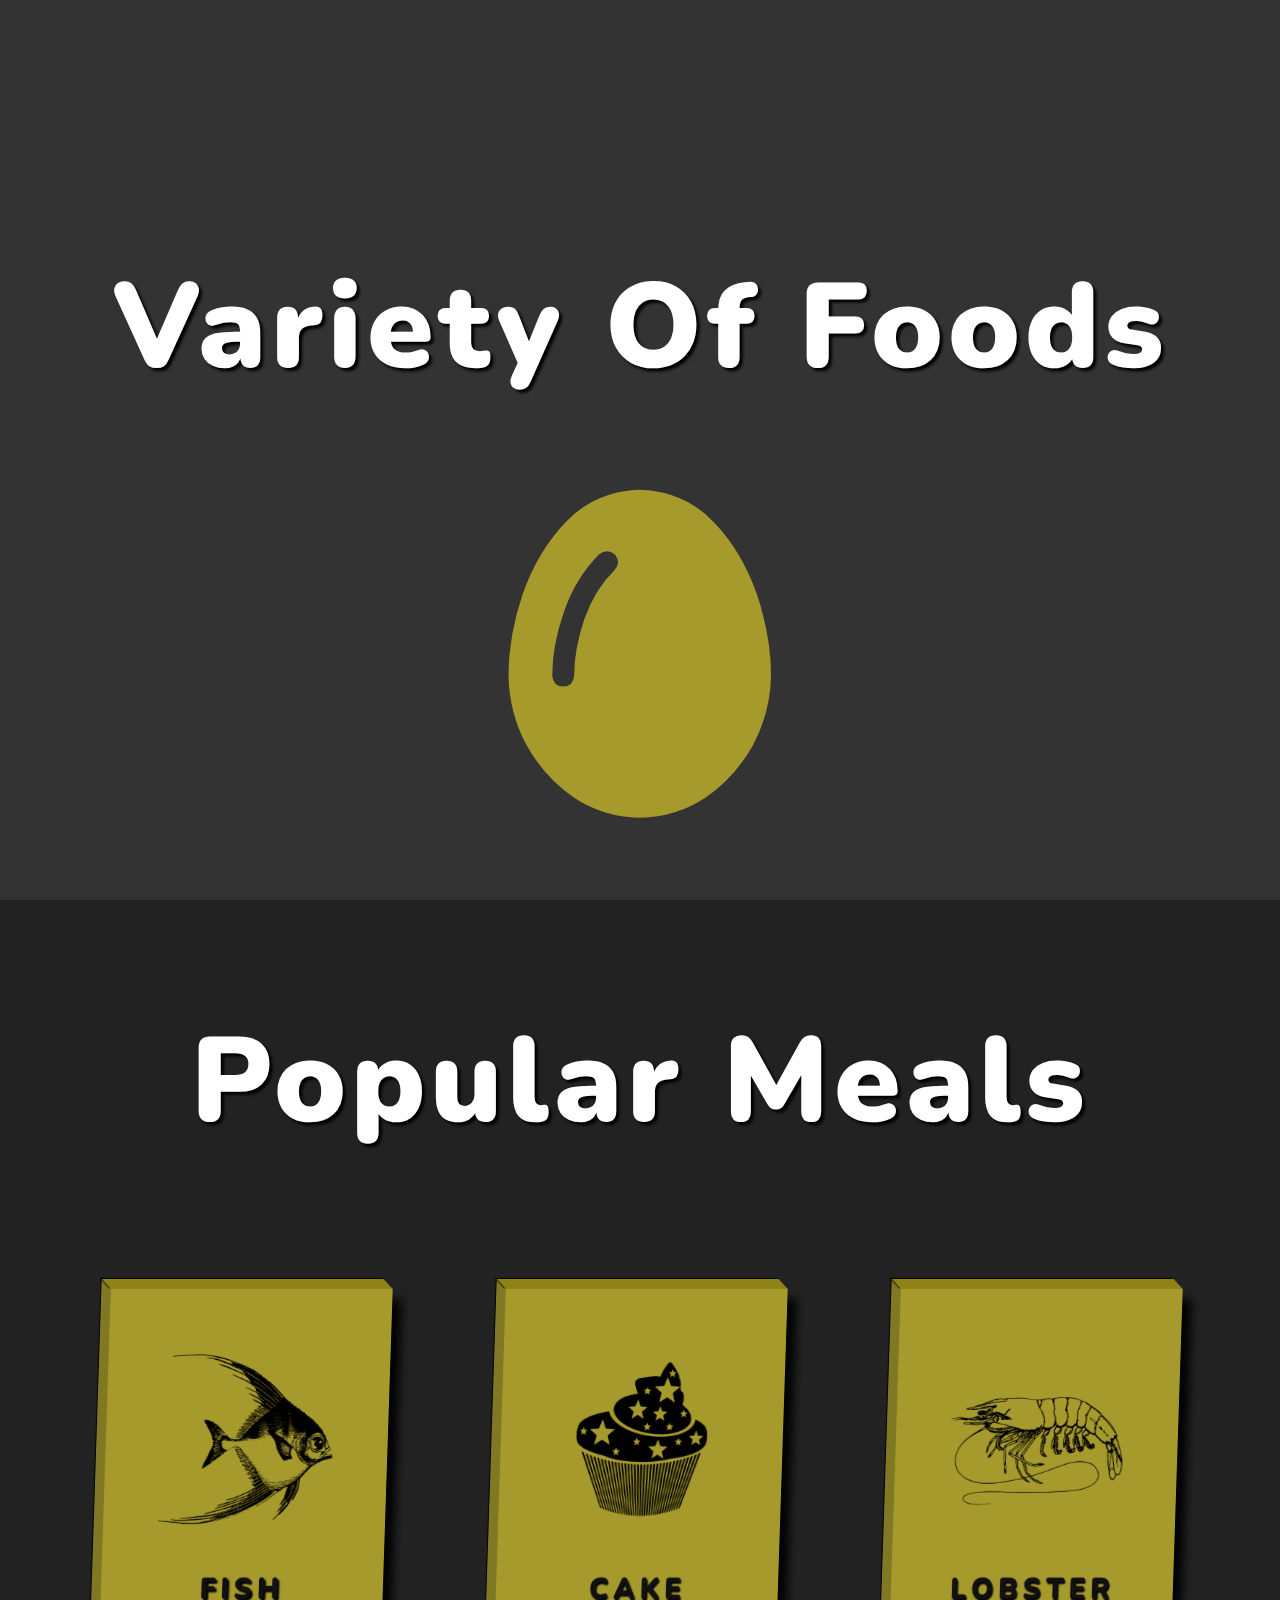
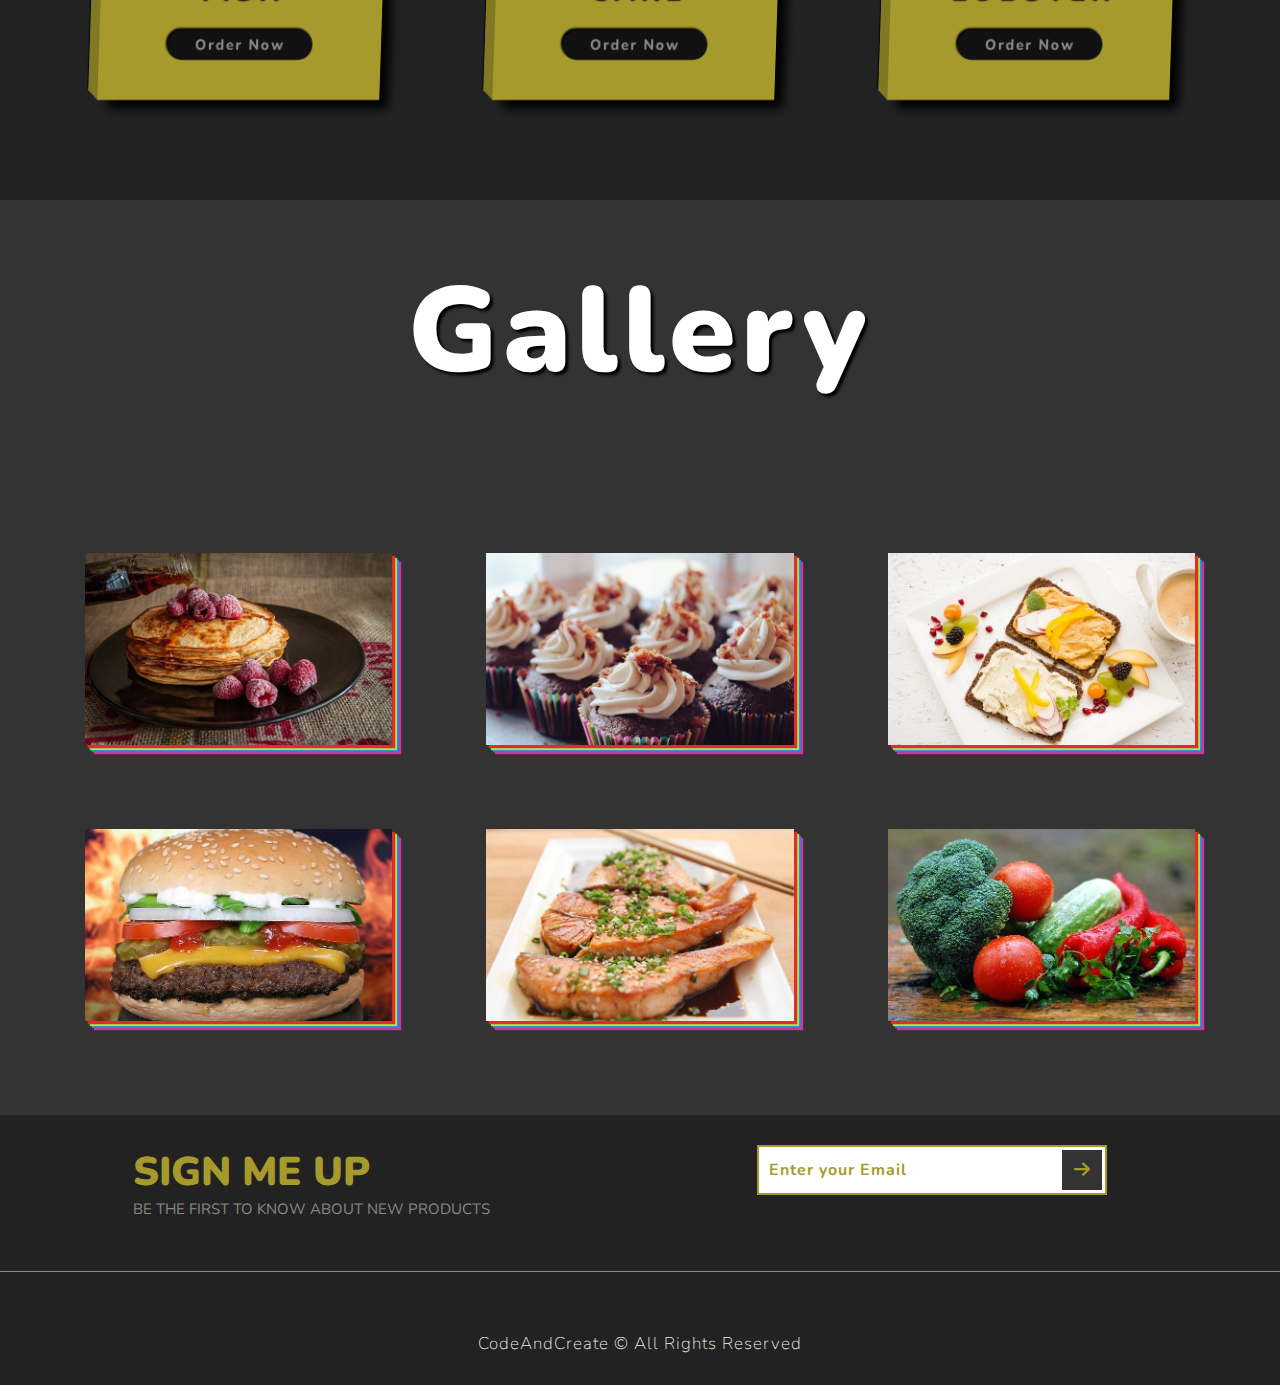
==== Project 1 - Foods/index.html @ 964ca552 "Intial commit of css projects" ====
<!DOCTYPE html>
<html lang="en">
  <head>
    <meta charset="UTF-8" />
    <meta http-equiv="X-UA-Compatible" content="IE=edge" />
    <meta name="viewport" content="width=device-width, initial-scale=1.0" />
    <title>Project 1 - Food</title>
    <link rel="stylesheet" href="style.css" />
    <link
      rel="stylesheet"
      href="https://cdnjs.cloudflare.com/ajax/libs/font-awesome/6.1.2/css/all.min.css"
    />
  </head>
  <body>
    <div class="container">
      <!-- Section 1 -->
      <section class="section-1">
        <h1 class="section-heading">Variety of Foods</h1>
        <div class="section-1-icons">
          <i class="fas fa-egg change"></i>
          <i class="fas fa-stroopwafel"></i>
          <i class="fas fa-cheese"></i>
          <i class="fas fa-hotdog"></i>
          <i class="fas fa-drumstick-bite"></i>
          <i class="fas fa-apple-alt"></i>
          <i class="fas fa-ice-cream"></i>
          <i class="fas fa-fish"></i>
          <i class="fas fa-cookie"></i>
          <i class="fas fa-seedling"></i>
        </div>
      </section>
      <!-- End of Section 1 -->

      <!-- Section 2 -->
      <section class="section-2">
        <h1 class="section-heading">Popular Meals</h1>
        <div class="cards-container">
          <div class="card">
            <img src="images/card-img-1.png" class="card-img" />
            <h3 class="card-name">Fish</h3>
            <button class="card-btn">Order now</button>
          </div>
          <div class="card">
            <img src="images/card-img-2.png" class="card-img" />
            <h3 class="card-name">Cake</h3>
            <button class="card-btn">Order now</button>
          </div>
          <div class="card">
            <img src="images/card-img-3.png" class="card-img" />
            <h3 class="card-name">Lobster</h3>
            <button class="card-btn">Order now</button>
          </div>
        </div>
      </section>
      <!-- End of Section 2 -->

      <!-- Section 3 -->
      <section class="section-3">
        <h1 class="section-heading">Gallery</h1>
        <div class="gallery">
          <a href="#" class="gallery-link" title="Order Now">
            <img src="images/gallery-img-1.jpg" class="food-img" />
            <h3 class="food-name">Pancakes</h3>
            <p class="food-description">
              Lorem ipsum dolor sit, amet consectetur adipisicing elit.
            </p>
          </a>
          <a href="#" class="gallery-link" title="Order Now">
            <img src="images/gallery-img-2.jpg" class="food-img" />
            <h3 class="food-name">Cupcakes</h3>
            <p class="food-description">
              Lorem ipsum dolor sit, amet consectetur adipisicing elit.
            </p>
          </a>
          <a href="#" class="gallery-link" title="Order Now">
            <img src="images/gallery-img-3.jpg" class="food-img" />
            <h3 class="food-name">Hummus</h3>
            <p class="food-description">
              Lorem ipsum dolor sit, amet consectetur adipisicing elit.
            </p>
          </a>
          <a href="#" class="gallery-link" title="Order Now">
            <img src="images/gallery-img-4.jpg" class="food-img" />
            <h3 class="food-name">Hamburger</h3>
            <p class="food-description">
              Lorem ipsum dolor sit, amet consectetur adipisicing elit.
            </p>
          </a>
          <a href="#" class="gallery-link" title="Order Now">
            <img src="images/gallery-img-5.jpg" class="food-img" />
            <h3 class="food-name">Salmon</h3>
            <p class="food-description">
              Lorem ipsum dolor sit, amet consectetur adipisicing elit.
            </p>
          </a>
          <a href="#" class="gallery-link" title="Order Now">
            <img src="images/gallery-img-6.jpg" class="food-img" />
            <h3 class="food-name">Vegetables</h3>
            <p class="food-description">
              Lorem ipsum dolor sit, amet consectetur adipisicing elit.
            </p>
          </a>
        </div>
      </section>
      <!-- End of Section 3 -->

      <!-- Section 4 Footer -->
      <section class="section-4">
        <div class="section-4-text">
          <h2 class="section-4-heading">Sign Me Up</h2>
          <p class="section-4-paragraph">
            Be the first to know about new products
          </p>
        </div>
        <form class="signup-form">
          <input
            type="email"
            class="signup-form-input"
            placeholder="Enter your Email"
          />
          <button type="submit" class="signup-form-btn">
            <i class="fas fa-arrow-right"></i>
          </button>
        </form>
        <p class="copyright">CodeAndCreate &copy; All Rights Reserved</p>
      </section>
      <!-- End of Section 4 -->
    </div>
    <script src="script.js"></script>
  </body>
</html>
---- Project 1 - Foods/style.css ----
@import url("https://fonts.googleapis.com/css2?family=Nunito:wght@200;300;400;500;600;700;800;900&display=swap");

/* Common Styles */
* {
  margin: 0;
  padding: 0;
  box-sizing: border-box;
  text-decoration: none;
  outline: none;
  font-family: "Nunito", sans-serif;
  font-weight: 400;
}

html {
  font-size: 62.5%; /* set the default font-size to 10px (=62.5% of 1rem) */
}

.section-heading {
  font-size: 12rem;
  font-weight: 900;
  color: white;
  text-align: center;
  text-transform: capitalize;
  letter-spacing: 0.5rem;
  text-shadow: 0.3rem 0.3rem 0.3rem #000;
}

/* Endo of Common Styles */

/* Section 1 */
.section-1 {
  width: 100%;
  height: 100vh;
  background-color: #333;
  display: flex;
  flex-direction: column;
  align-items: center;
  justify-content: space-evenly;
}

.section-1-icons i {
  font-size: 35rem;
  color: #a79a2d;
  position: absolute;
  transform: translate(-50%, -50%) scale(0);
  text-shadow: 0.2rem 0.2rem, 0.2rem black;
  transition: transform 0.3s;
}

.section-1-icons i.change {
  transform: translate(-50%, -50%) scale(1);
  transition: transform 0.3s 0.3s;
}
/* End of Section 1 */

/* Section 2 */
.section-2 {
  width: 100%;
  height: 100vh;
  background-color: #222;
  display: flex;
  flex-direction: column;
  justify-content: space-between;
  padding: 10rem 0;
}

.cards-container {
  display: flex;
  justify-content: space-evenly;
}

.card {
  position: relative;
  width: 30rem;
  background-color: #a79a2d;
  padding: 4rem;
  display: flex;
  flex-direction: column;
  justify-content: space-between;
  align-items: center;
  box-shadow: 1rem 1rem 1rem black;
  transform: rotateY(20deg) skewX(-2deg);
}

.card:hover {
  transform: rotateY(20deg) skewX(-2deg) translateY(-3rem);
  box-shadow: 2rem 2rem 2rem black;
  transition: transform 0.5s, box-shadow 0.5s;
}

/* Streifen auf der linken Seite für 3D-Effekt */
.card::before {
  content: "";
  height: 100%;
  width: 1rem;
  background-color: #817824;
  position: absolute;
  top: 0;
  left: -1rem;
  transform: skewY(45deg);
  transform-origin: right;
  box-shadow: -0.1rem -0.1rem 0.1rem black;
}

/* Streifen oben für 3D-Effekt */
.card::after {
  content: "";
  height: 1rem;
  width: 100%;
  background-color: #8f8317;
  position: absolute;
  top: -1rem;
  left: 0;
  transform: skewX(45deg);
  transform-origin: bottom;
  box-shadow: -0.1rem -0.1rem 0.1rem black;
}

.card-img {
  width: 100%; /* of its parent element, which is the card */
}

.card-name {
  font-size: 3rem;
  font-weight: 900;
  text-transform: uppercase;
  letter-spacing: 0.5rem;
  color: #111;
  margin: 2rem 0;
  text-shadow: 0.15rem 0.15rem 0.15rem black;
}

.card-btn {
  width: 70%;
  background-color: #111;
  color: #888;
  border-radius: 5rem;
  font-size: 1.5rem;
  font-weight: 800;
  letter-spacing: 0.2rem;
  text-transform: capitalize;
  border: none;
  padding: 0.5rem 0;
  cursor: pointer;
  box-shadow: -0.2rem -0.2rem 0.2rem black; /* shadow on the left side, therefore minus */
}
/* End ofSection 2 */

/* Section 3 */
.section-3 {
  background-color: #333;
  padding: 5rem 0;
}

.gallery {
  display: flex;
  flex-wrap: wrap;
  align-items: center;
  justify-content: space-evenly;
  margin-top: 10rem;
}

.gallery-link {
  position: relative;
  margin: 4rem 1rem;
}

/* at start the heading, description and the lines are not visible; only when hovering over the image */

/* vertical line in the image */
.gallery-link::before {
  content: "";
  position: absolute;
  top: 2vw;
  left: 80%;
  width: 0.2rem;
  /* height: 80%; */
  height: 0;
  background-color: white;
  transition: height 0.5s;
  z-index: 10;
}

.gallery-link:hover::before {
  height: 80%;
}

.gallery-link:hover::after {
  width: 90%;
}

/* horizontal line in the image */
.gallery-link::after {
  content: "";
  position: absolute;
  top: 30%;
  left: 2rem;
  /* width: 90%; */
  width: 0;
  height: 0.2rem;
  background-color: white;
  transition: width 0.5s;
}

.gallery-link:hover .food-img {
  box-shadow: 1rem 1rem 0.1rem #e92929, 2rem 2rem 0.1rem #a2e946,
    3rem 3rem 0.1rem #297ce9, 4rem 4rem 0.1rem #e92999;
  transition: all 0.5s;
  filter: blur(0.5rem);
  opacity: 0.5;
  transform: scale(1.1);
}

.food-img {
  width: 24vw;
  height: 15vw;
  object-fit: cover; /* so that image is not streched */
  box-shadow: 0.3rem 0.3rem 0.1rem #e92929, 0.5rem 0.5rem 0.1rem #a2e946,
    0.7rem 0.7rem 0.1rem #297ce9, 0.9rem 0.9rem 0.1rem #e92999;
}

.food-name {
  position: absolute;
  top: 3rem;
  left: 3rem;
  font-size: 2rem;
  color: white;
  font-weight: 700;
  text-transform: uppercase;
  letter-spacing: 0.1rem;
  width: 0;
  overflow: hidden;
  transition: width 0.3s;
}

.gallery-link:hover .food-name {
  width: 100%;
  transition: width 1.5s 0.5s;
}

.food-description {
  position: absolute;
  bottom: 3vw;
  left: 2rem;
  width: 70%;
  font-size: 1.5rem;
  font-weight: 300;
  color: white;
  letter-spacing: 0.1rem;
  text-transform: uppercase;
  opacity: 0;
  visibility: hidden;
  transition: opacity 0.3s;
}

.gallery-link:hover .food-description {
  opacity: 1;
  visibility: visible;
  transition: opacity 1s 1s;
}
/* End of Section 3 */

/* Section 4 Footer */
.section-4 {
  width: 100%;
  height: 30vh;
  background-color: #222;
  display: flex;
  align-items: flex-start;
  justify-content: space-around;
  padding: 3rem 0;
  position: relative;
}

.section-4-text {
  text-transform: uppercase;
}

.section-4-heading {
  font-size: 4rem;
  font-weight: 900;
  color: #a79a2d;
}

.section-4-paragraph {
  font-size: 1.5rem;
  color: #888;
}

.signup-form {
  display: flex;
  align-items: center;
}

.signup-form-input {
  width: 35rem;
  height: 5rem;
  padding: 1rem;
  border: 0.2rem solid #a79a2d;
  font-size: 1.6rem;
  font-weight: 700;
  letter-spacing: 0.1rem;
  color: #a79a2d;
}

.signup-form-input::placeholder {
  color: #a79a2d;
}

.signup-form-btn {
  /* wir müssen das relative setzen, da in der default position:static das left property nicht verfügbar ist */
  position: relative;
  left: -4.5rem;
  width: 4rem;
  height: 4rem;
  background-color: #333;
  color: #a79a2d;
  border: none;
  font-size: 1.8rem;
  cursor: pointer;
}

.copyright {
  position: absolute;
  bottom: 3rem;
  font-size: 1.7rem;
  font-weight: 200;
  color: #eee;
  letter-spacing: 0.1rem;
  border-top: 0.1rem solid #888;
  padding-top: 6rem;
  width: 100%;
  text-align: center;
}
/* End of Section 4 Footer */
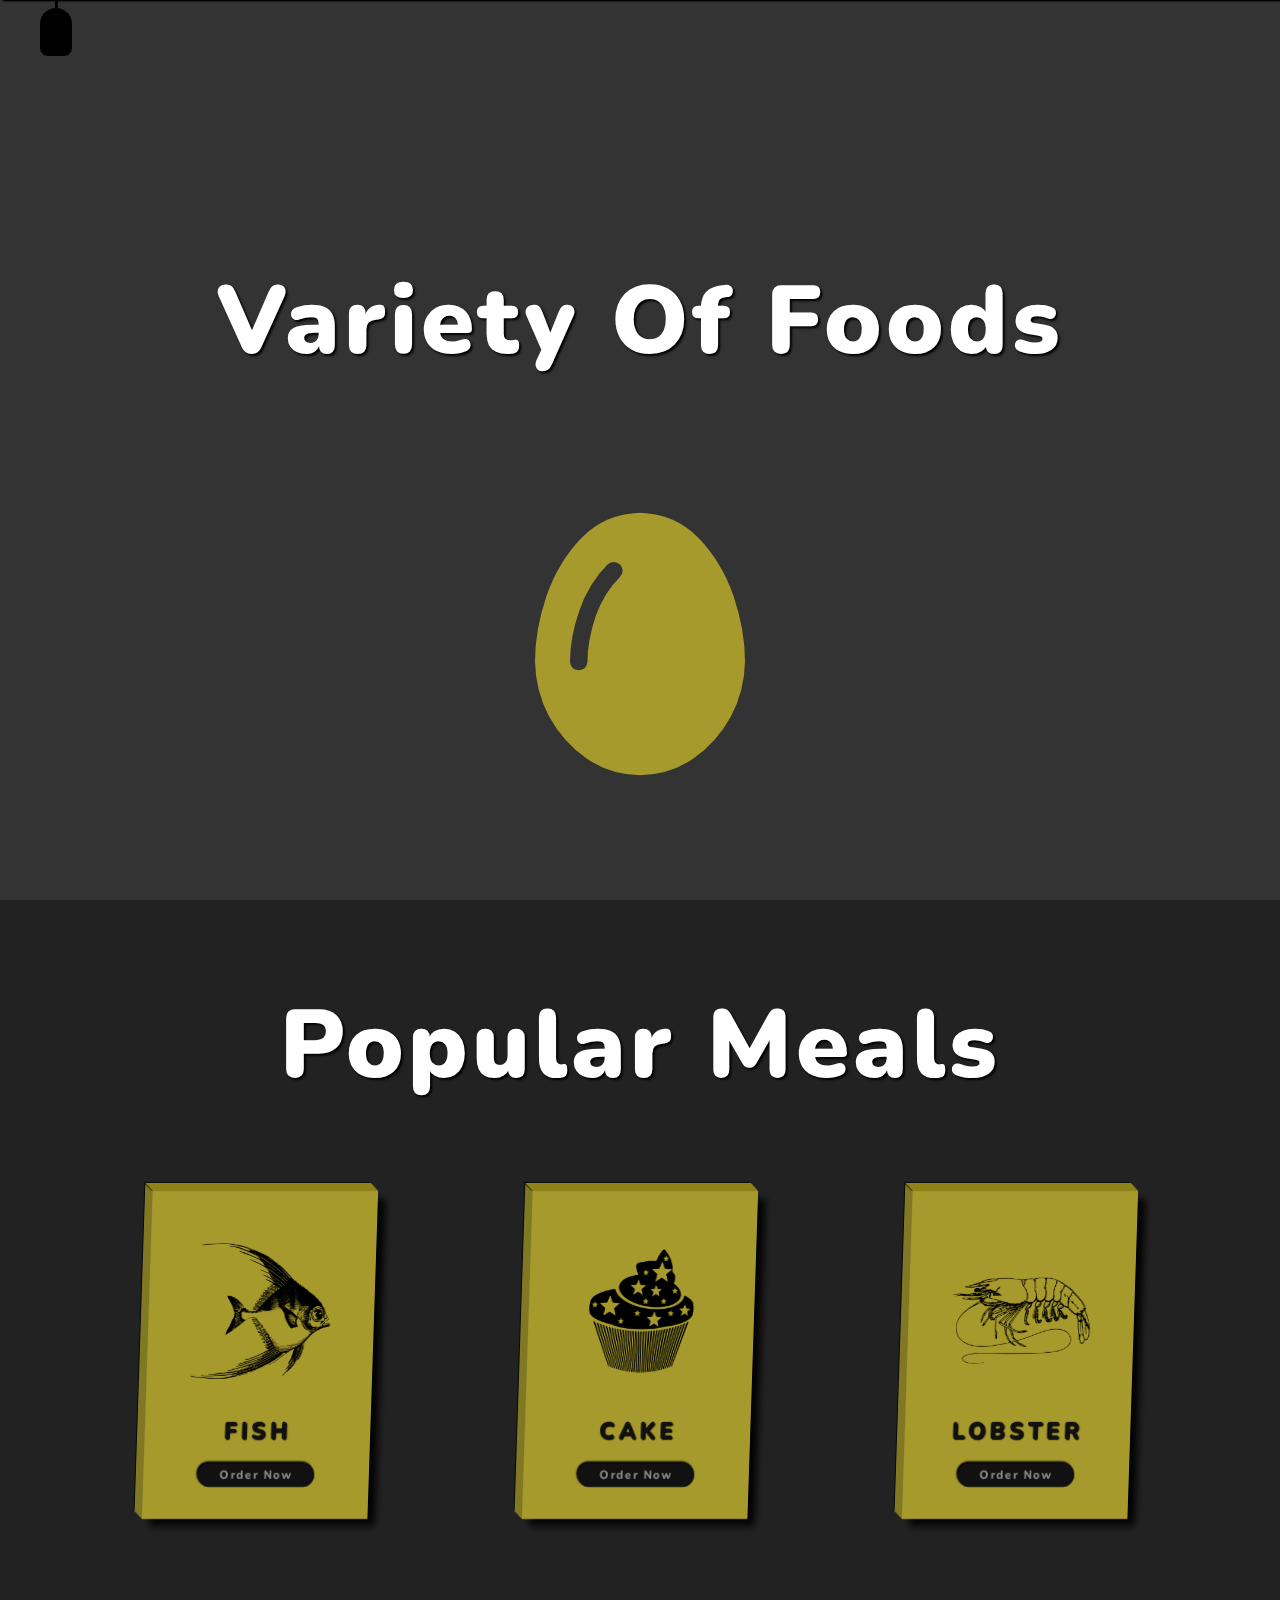
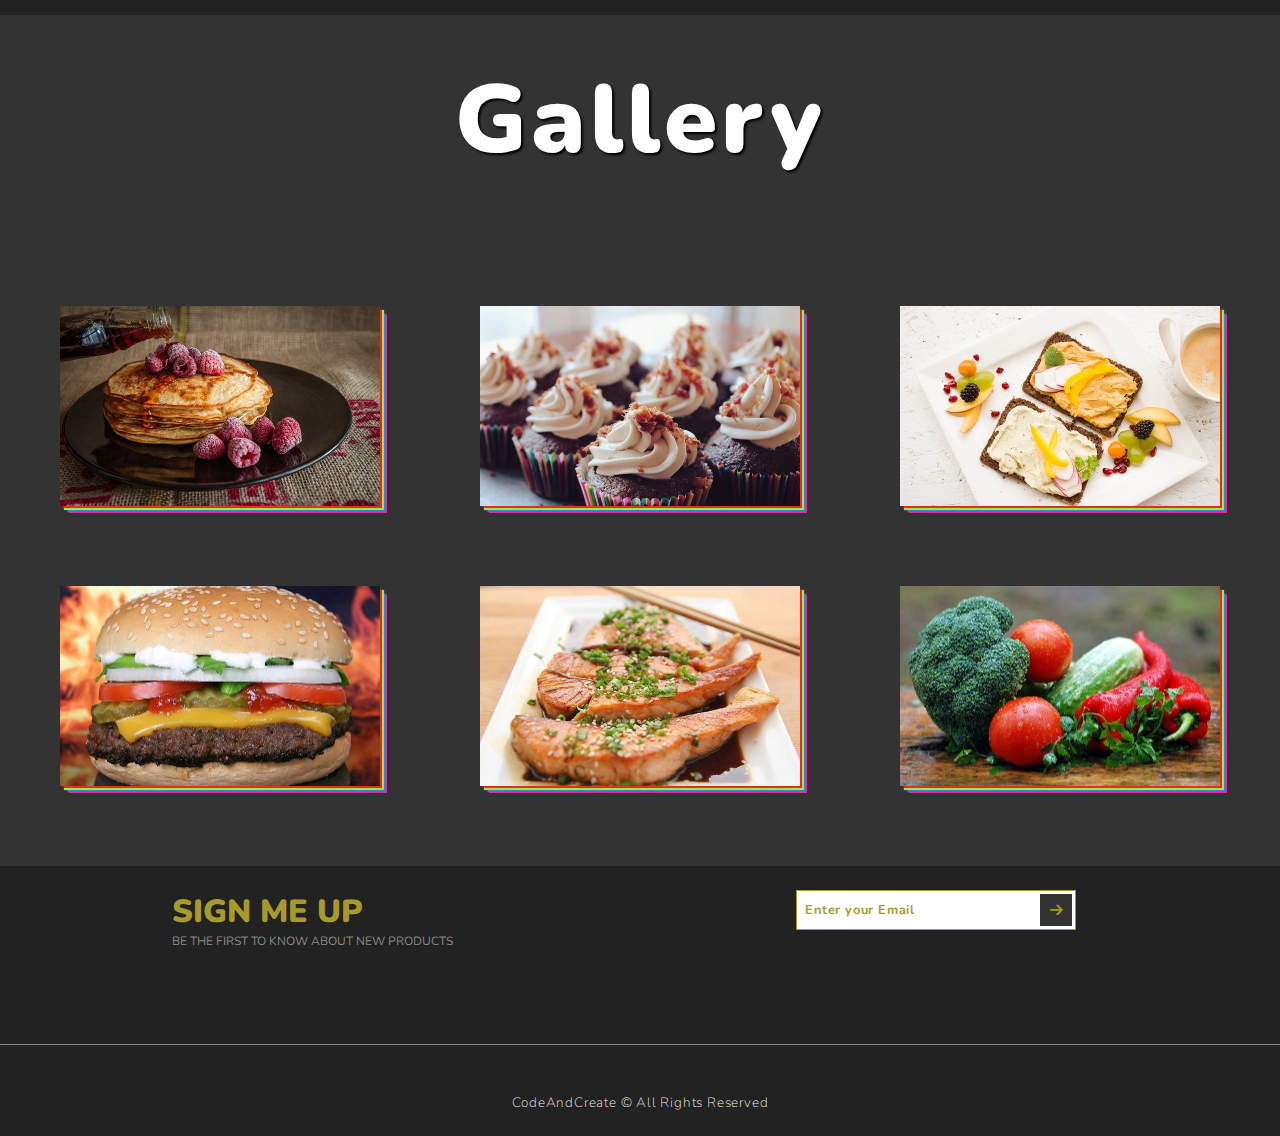
==== commit 5b484e4a: "Project 1 finished. Responsiveness added." ====
--- a/Project 1 - Foods/index.html
+++ b/Project 1 - Foods/index.html
@@ -12,6 +12,32 @@
     />
   </head>
   <body>
+    <!-- Navbar  -->
+    <nav class="navbar target">
+      <a href="#" class="navbar-link">
+        <i class="fas fa-home"></i>
+        <span>Home</span>
+      </a>
+      <a href="#" class="navbar-link">
+        <i class="fas fa-utensils"></i>
+        <span>Meals</span>
+      </a>
+      <a href="#" class="navbar-link">
+        <i class="fas fa-hamburger"></i>
+        <span>Burger</span>
+      </a>
+      <a href="#" class="navbar-link">
+        <i class="fas fa-pizza-slice"></i>
+        <span>Pizza</span>
+      </a>
+      <a href="#" class="navbar-link">
+        <i class="fas fa-blender-phone"></i>
+        <span>Contact</span>
+      </a>
+    </nav>
+    <div class="menu target"></div>
+    <!-- End of Navbar  -->
+
     <div class="container">
       <!-- Section 1 -->
       <section class="section-1">
--- a/Project 1 - Foods/style.css
+++ b/Project 1 - Foods/style.css
@@ -24,8 +24,87 @@
   letter-spacing: 0.5rem;
   text-shadow: 0.3rem 0.3rem 0.3rem #000;
 }
-
 /* Endo of Common Styles */
+
+/* Navbar */
+.navbar {
+  width: 100%;
+  height: 14rem;
+  background-color: black;
+  position: fixed;
+  /* top: 0; */
+  top: -14rem;
+  z-index: 100;
+  display: flex;
+  justify-content: center;
+  align-items: center;
+  box-shadow: 0.2rem 0.2rem 0.2rem black;
+  transition: top 0.4s;
+}
+
+.navbar.change {
+  top: 0;
+  transition: top 0.4s 0.2s;
+}
+
+.navbar-link {
+  color: #aaa;
+  margin: 0 4rem;
+  display: flex;
+  flex-direction: column;
+  align-items: center;
+  justify-content: center;
+
+  transition: color 0.3s;
+}
+
+.navbar-link:hover {
+  color: white;
+  transition: color 0.5s;
+}
+
+.navbar-link i {
+  font-size: 7rem;
+}
+
+.navbar-link span {
+  font-size: 2.5rem;
+  font-weight: 900;
+  letter-spacing: 0.5rem;
+  margin-top: 0.5rem;
+}
+
+.menu {
+  width: 4rem;
+  height: 6rem;
+  background-color: black;
+  position: fixed;
+  /* top: 15rem; */
+  top: 1rem;
+  left: 5rem;
+  border-radius: 30rem 30rem 15rem 15rem;
+  box-shadow: 0.1rem 0.1rem 0.1rem black, -0.1rem, -0.1rem 0.1rem black;
+  cursor: pointer;
+  transition: top 0.4s 0.2s;
+  z-index: 100;
+}
+
+.menu.change {
+  top: 15rem;
+  transition: top 0.4s;
+}
+
+.menu::before {
+  content: "";
+  width: 0.3rem;
+  height: 15rem;
+  background-color: black;
+  position: absolute;
+  top: -15rem;
+  left: calc(50% - 0.15rem);
+  box-shadow: 0.1rem 0 0.1rem black;
+}
+/* End of Navbar */
 
 /* Section 1 */
 .section-1 {
@@ -333,3 +412,104 @@
   text-align: center;
 }
 /* End of Section 4 Footer */
+
+/* Responsive */
+@media (max-width: 1400px) {
+  html {
+    font-size: 50%;
+  }
+
+  .section-2 {
+    height: auto; /* damit padding unten angewendet wird (bottom) */
+    padding: 10rem 0 12rem 0;
+  }
+
+  .cards-container {
+    margin-top: 10rem;
+  }
+
+  .gallery-link {
+    width: 40rem;
+    height: 25rem;
+    margin: 5rem;
+  }
+
+  .food-img {
+    width: 100%;
+    height: 100%;
+  }
+}
+
+@media (max-width: 1000px) {
+  .section-heading {
+    font-size: 9rem;
+    margin: 0 5rem;
+  }
+
+  .section-1-icons i {
+    font-size: 25rem;
+  }
+
+  .cards-container {
+    flex-wrap: wrap;
+  }
+
+  .card {
+    margin: 5rem;
+  }
+
+  .section-4 {
+    height: 30rem;
+  }
+}
+
+@media (max-width: 900px) {
+  .navbar-link {
+    margin: 2rem;
+  }
+
+  .navbar-link i {
+    font-size: 4rem;
+  }
+
+  .navbar-link span {
+    font-size: 2rem;
+  }
+}
+
+@media (max-width: 700px) {
+  .section-heading {
+    font-size: 7rem;
+    margin: 0 10rem;
+  }
+
+  .section-1-icons i {
+    font-size: 20rem;
+  }
+
+  .menu {
+    left: 2rem;
+  }
+
+  .section-4 {
+    height: 40rem;
+    flex-direction: column;
+    justify-content: flex-start;
+    align-items: center;
+  }
+
+  .section-4-text {
+    margin-bottom: 8rem;
+  }
+}
+
+@media (max-width: 540px) {
+  html {
+    font-size: 40%;
+  }
+
+  .navbar-link {
+    margin: 0 0.7rem;
+  }
+}
+/* End of Responsive */
